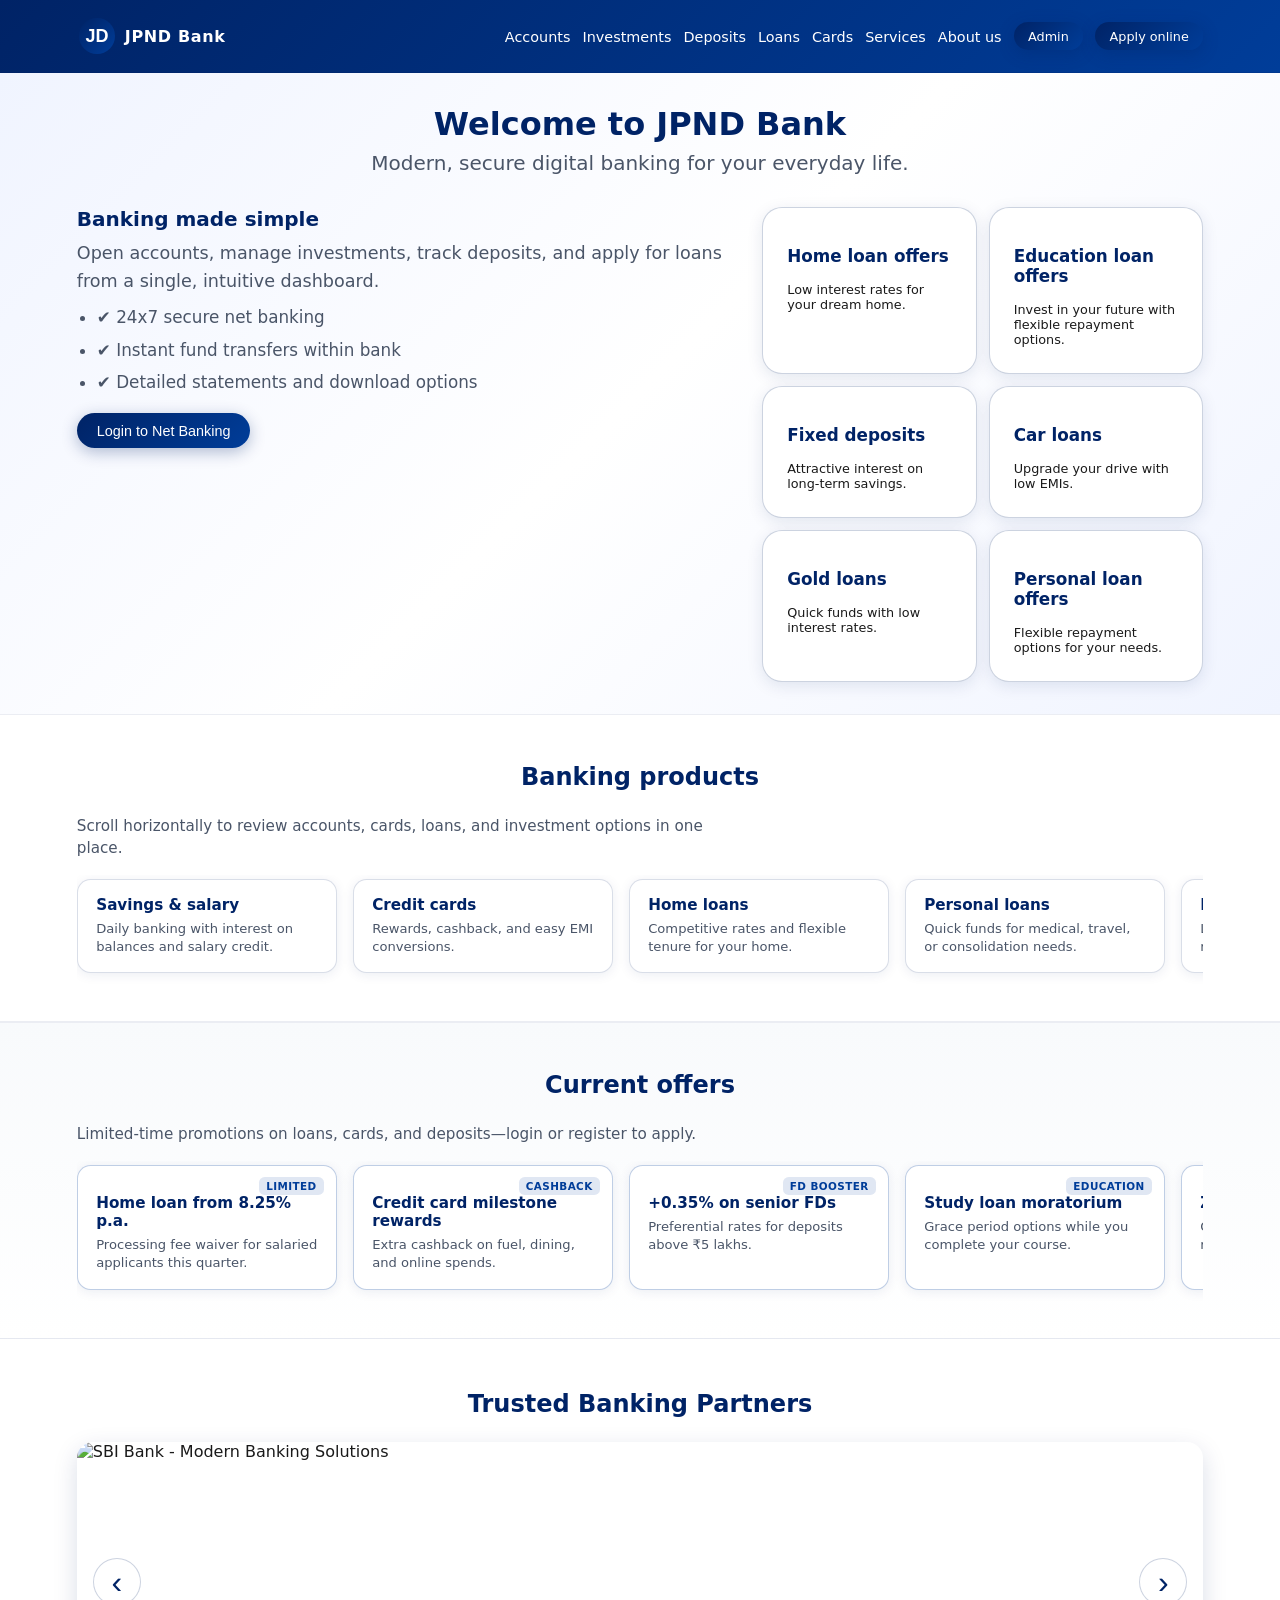
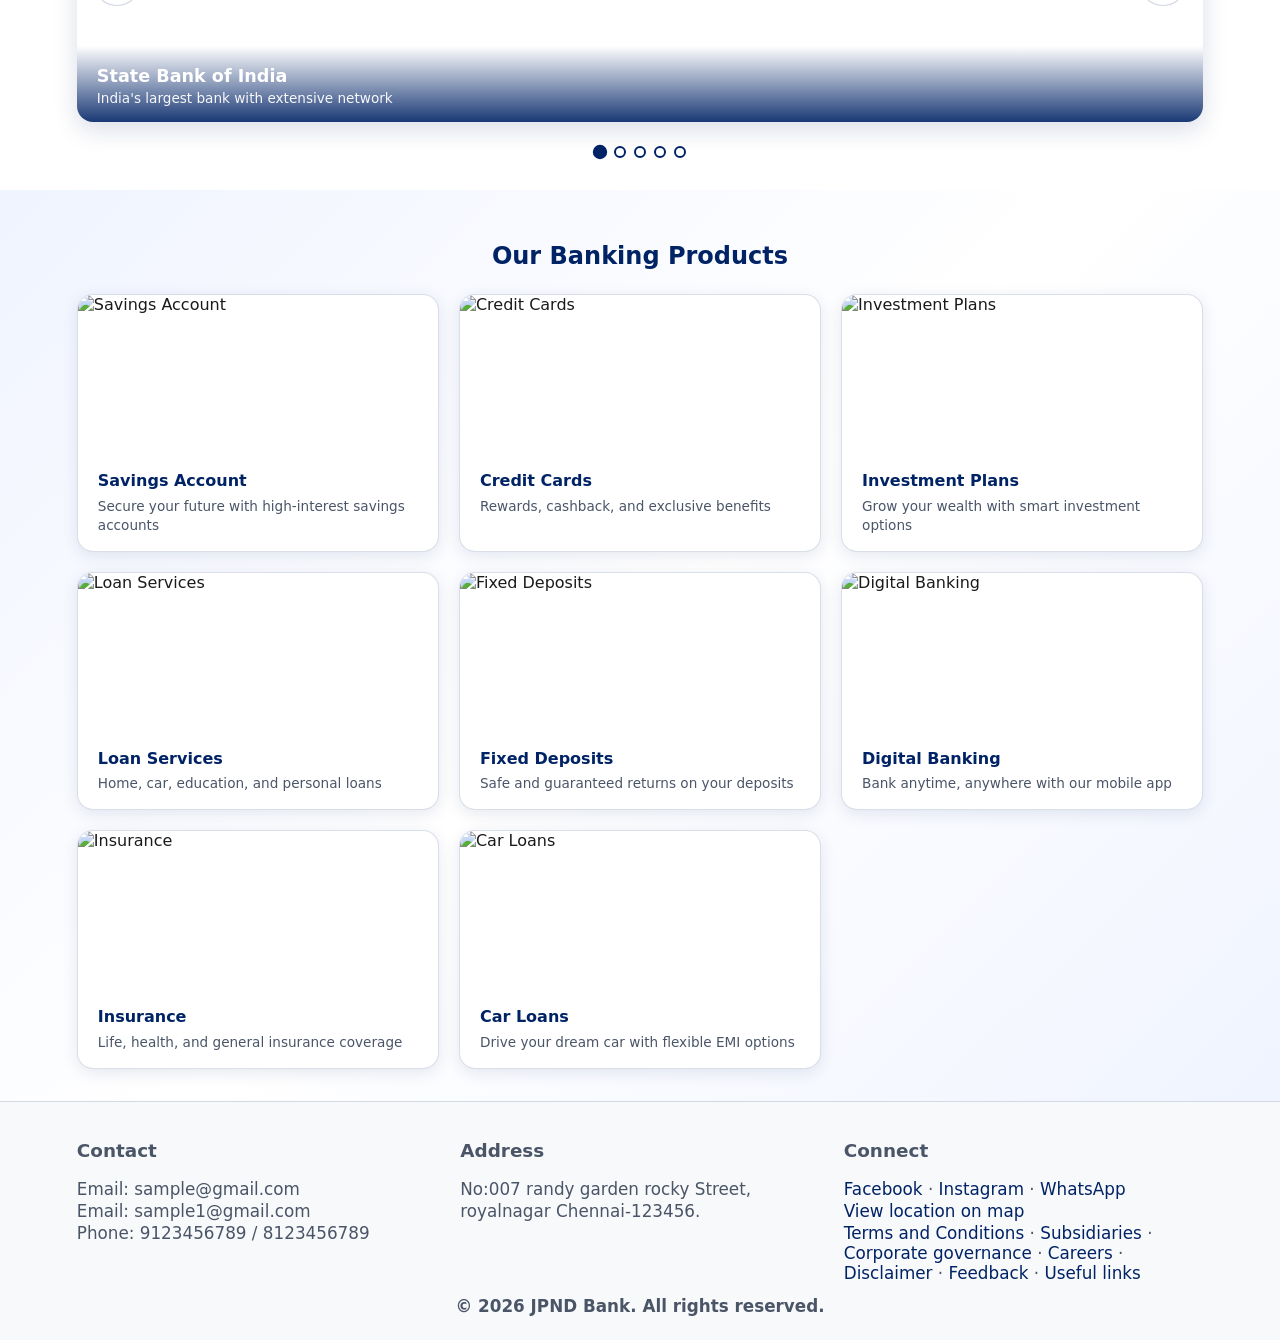
==== admin.html @ bed64083 "Initial deploy" ====
<!DOCTYPE html>
<html lang="en">
  <head>
    <meta charset="UTF-8" />
    <meta name="viewport" content="width=device-width, initial-scale=1.0" />
    <title>JPND Bank | Admin Panel</title>
    <link rel="stylesheet" href="assets/css/styles.css" />
  </head>
  <body class="theme-light">
    <div class="app-shell">
      <header class="app-header app-header-auth">
        <div class="logo">
          <span class="logo-mark">JD</span>
          <span class="logo-text">JPND Bank – Admin</span>
        </div>
        <nav class="header-nav">
          <span id="adminWelcome" class="chip">Admin</span>
          <button id="adminLogoutBtn" class="btn btn-ghost btn-sm">
            Logout
          </button>
        </nav>
      </header>

      <main class="dashboard-main">
        <section class="grid grid-3">
          <article class="card highlight">
            <h2 class="card-title">Bank Summary</h2>
            <p class="muted">Total Accounts</p>
            <p id="totalAccounts" class="text-xl"></p>
            <p class="muted mt-sm">Total Customer Balance</p>
            <p id="totalBalance" class="balance-amount"></p>
          </article>

          <article class="card">
            <h2 class="card-title">Create Account</h2>
            <form id="adminCreateForm" class="form">
              <div class="form-group">
                <label for="adminName">Full Name</label>
                <input type="text" id="adminName" required />
              </div>
              <div class="form-group">
                <label for="adminEmail">Email</label>
                <input type="email" id="adminEmail" required />
              </div>
              <div class="form-group">
                <label for="adminPhone">Phone</label>
                <input type="tel" id="adminPhone" required />
              </div>
              <div class="form-group">
                <label for="adminGender">Gender</label>
                <select id="adminGender" required>
                  <option value="">Select gender</option>
                  <option value="Male">Male</option>
                  <option value="Female">Female</option>
                  <option value="Other">Other</option>
                  <option value="Prefer not to say">Prefer not to say</option>
                </select>
              </div>
              <div class="form-group">
                <label for="adminOpenAccount">Open an account</label>
                <select id="adminOpenAccount" required>
                  <option value="">Select account type</option>
                  <option value="savings">Savings</option>
                  <option value="salary">Salary</option>
                  <option value="od-account">OD account</option>
                  <option value="nri-account">NRI account</option>
                  <option value="business-account">Business account</option>
                  <option value="joint-account">Joint account</option>
                  <option value="rural-account">Rural account</option>
                  <option value="nps">National Pension System</option>
                </select>
              </div>
              <div class="form-group">
                <label for="adminDob">Date of birth</label>
                <input
                  type="text"
                  id="adminDob"
                  placeholder="DD/MM/YYYY"
                  maxlength="10"
                  required
                />
              </div>
              <div class="form-group">
                <label for="adminAddress">Address</label>
                <input
                  type="text"
                  id="adminAddress"
                  placeholder="Street, city, PIN"
                  required
                />
              </div>
              <div class="form-group">
                <label for="adminInitialDeposit">Initial Deposit (₹)</label>
                <input
                  type="text"
                  id="adminInitialDeposit"
                  min="0"
                  step="100"
                  value="1000"
                  required
                />
              </div>
              <div class="form-group">
                <label for="adminPassword">Password</label>
                <div class="password-input-wrapper">
                  <input
                    type="password"
                    id="adminPassword"
                    minlength="6"
                    required
                  />
                  <button
                    type="button"
                    class="password-toggle"
                    id="adminPasswordToggle"
                    aria-label="Toggle password visibility"
                  >
                    <span class="eye-icon">👁</span>
                  </button>
                </div>
              </div>
              <div class="form-actions">
                <button type="submit" class="btn btn-primary">
                  Create
                </button>
                <button
                  type="button"
                  id="adminCreateResetBtn"
                  class="btn btn-ghost"
                >
                  Reset
                </button>
              </div>
            </form>
          </article>

          <article class="card">
            <h2 class="card-title">Hints</h2>
            <ul class="hint-list">
              <li>Click on an account row to edit user details.</li>
              <li>Use the trash icon to permanently close an account.</li>
            </ul>
          </article>
        </section>

        <section class="card mt-lg">
          <div class="card-header">
            <h2 class="card-title">All Customer Accounts</h2>
          </div>

          <table class="table">
            <thead>
              <tr>
                <th>Account #</th>
                <th>Name</th>
                <th>Email</th>
                <th>Phone</th>
                <th>Balance</th>
                <th>Last Txn / Created</th>
                <th>Actions</th>
              </tr>
            </thead>
            <tbody id="adminUsersBody">
              <tr>
                <td colspan="7" class="muted text-center">
                  No accounts yet.
                </td>
              </tr>
            </tbody>
          </table>
        </section>

        <section class="card mt-lg">
          <div class="card-header">
            <h2 class="card-title">AI Product Catalog</h2>
          </div>
          <form id="adminProductForm" class="form two-column">
            <input type="hidden" id="adminProductId" />
            <div class="form-group">
              <label for="adminProductName">Product Name</label>
              <input type="text" id="adminProductName" required />
            </div>
            <div class="form-group">
              <label for="adminProductCategory">Category</label>
              <select id="adminProductCategory" required>
                <option value="insurance">Insurance</option>
                <option value="investment">Investment</option>
              </select>
            </div>
            <div class="form-group">
              <label for="adminProductRisk">Risk Level</label>
              <select id="adminProductRisk" required>
                <option value="low">Low</option>
                <option value="moderate" selected>Moderate</option>
                <option value="high">High</option>
              </select>
            </div>
            <div class="form-group">
              <label for="adminProductMinBalance">Min Balance (₹)</label>
              <input type="number" id="adminProductMinBalance" min="0" step="1" required />
            </div>
            <div class="form-group">
              <label for="adminProductMinAge">Min Age</label>
              <input type="number" id="adminProductMinAge" min="18" max="100" required />
            </div>
            <div class="form-group">
              <label for="adminProductMaxAge">Max Age</label>
              <input type="number" id="adminProductMaxAge" min="18" max="100" required />
            </div>
            <div class="form-group">
              <label for="adminProductActive">Status</label>
              <select id="adminProductActive" required>
                <option value="true" selected>Active</option>
                <option value="false">Inactive</option>
              </select>
            </div>
            <div class="form-group form-full">
              <label for="adminProductSummary">Summary</label>
              <input type="text" id="adminProductSummary" required />
            </div>
            <div class="form-actions">
              <button type="submit" class="btn btn-primary">Save Product</button>
              <button type="button" id="adminProductResetBtn" class="btn btn-ghost">Reset</button>
            </div>
          </form>
          <table class="table mt-md">
            <thead>
              <tr>
                <th>Name</th>
                <th>Category</th>
                <th>Risk</th>
                <th>Age Range</th>
                <th>Min Balance</th>
                <th>Status</th>
                <th>Actions</th>
              </tr>
            </thead>
            <tbody id="adminProductsBody">
              <tr><td colspan="7" class="muted text-center">No products yet.</td></tr>
            </tbody>
          </table>
        </section>

        <section class="card mt-lg">
          <div class="card-header">
            <h2 class="card-title">AI Recommendation Feedback Analytics</h2>
          </div>
          <table class="table">
            <thead>
              <tr>
                <th>Product</th>
                <th>Category</th>
                <th>Interested</th>
                <th>Saved</th>
                <th>Not Relevant</th>
              </tr>
            </thead>
            <tbody id="adminAiFeedbackBody">
              <tr><td colspan="5" class="muted text-center">No feedback yet.</td></tr>
            </tbody>
          </table>
        </section>

        <section class="card mt-lg">
          <div class="card-header">
            <h2 class="card-title">AI Model Diagnostics</h2>
          </div>
          <div class="grid grid-4 mt-sm">
            <article class="card">
              <p class="muted">Avg Conversion</p>
              <p id="adminKpiAvgConversion" class="text-xl">0.00%</p>
            </article>
            <article class="card">
              <p class="muted">Most Improved</p>
              <p id="adminKpiMostImproved" class="text-xl">-</p>
            </article>
            <article class="card">
              <p class="muted">Most Declining</p>
              <p id="adminKpiMostDeclining" class="text-xl">-</p>
            </article>
            <article class="card">
              <p class="muted">Total Feedback</p>
              <p id="adminKpiTotalFeedback" class="text-xl">0</p>
            </article>
          </div>
          <form id="adminDiagnosticsFilterForm" class="form two-column">
            <div class="form-group">
              <label for="adminDiagDays">Date Range</label>
              <select id="adminDiagDays">
                <option value="7" selected>Last 7 days</option>
                <option value="15">Last 15 days</option>
                <option value="30">Last 30 days</option>
                <option value="60">Last 60 days</option>
              </select>
            </div>
            <div class="form-group">
              <label for="adminDiagCategory">Category</label>
              <select id="adminDiagCategory">
                <option value="all" selected>All</option>
                <option value="insurance">Insurance</option>
                <option value="investment">Investment</option>
              </select>
            </div>
            <div class="form-actions">
              <button type="submit" class="btn btn-primary">Apply Filters</button>
              <button type="button" id="adminExportDiagnosticsBtn" class="btn btn-ghost">
                Export Diagnostics CSV
              </button>
              <button type="button" id="adminExportTrendBtn" class="btn btn-ghost">
                Export Trend CSV
              </button>
              <button type="button" id="adminExportCombinedBtn" class="btn btn-ghost">
                Export Combined CSV
              </button>
            </div>
          </form>
          <div class="grid grid-2">
            <article class="card">
              <h3 class="card-title">Top Boosted Products</h3>
              <table class="table">
                <thead>
                  <tr>
                    <th>Product</th>
                    <th>Category</th>
                    <th>Adjustment</th>
                    <th>Conversion %</th>
                    <th>Mini Trend (A/S/R)</th>
                  </tr>
                </thead>
                <tbody id="adminTopBoostedBody">
                  <tr><td colspan="5" class="muted text-center">No data yet.</td></tr>
                </tbody>
              </table>
            </article>
            <article class="card">
              <h3 class="card-title">Top Penalized Products</h3>
              <table class="table">
                <thead>
                  <tr>
                    <th>Product</th>
                    <th>Category</th>
                    <th>Adjustment</th>
                    <th>Conversion %</th>
                    <th>Mini Trend (A/S/R)</th>
                  </tr>
                </thead>
                <tbody id="adminTopPenalizedBody">
                  <tr><td colspan="5" class="muted text-center">No data yet.</td></tr>
                </tbody>
              </table>
            </article>
          </div>
          <h3 class="card-title mt-md">Feedback Trend (Last 7 Days)</h3>
          <table class="table">
            <thead>
              <tr>
                <th>Date</th>
                <th>Interested</th>
                <th>Saved</th>
                <th>Not Relevant</th>
              </tr>
            </thead>
            <tbody id="adminFeedbackTrendBody">
              <tr><td colspan="4" class="muted text-center">No trend data yet.</td></tr>
            </tbody>
          </table>
        </section>

        <section id="adminEditModal" class="modal hidden">
          <div class="modal-backdrop"></div>
          <div class="modal-content">
            <h2>Edit User</h2>
            <form id="adminEditForm" class="form">
              <input type="hidden" id="adminEditAccountNumber" />
              <div class="form-group">
                <label for="adminEditName">Full Name</label>
                <input type="text" id="adminEditName" required />
              </div>
              <div class="form-group">
                <label for="adminEditEmail">Email</label>
                <input type="email" id="adminEditEmail" required />
              </div>
              <div class="form-group">
                <label for="adminEditPhone">Phone</label>
                <input type="tel" id="adminEditPhone" required />
              </div>
              <div class="form-group">
                <label for="adminEditPassword">New Password (optional)</label>
                <div class="password-input-wrapper">
                  <input
                    type="password"
                    id="adminEditPassword"
                    placeholder="Leave blank to keep existing"
                  />
                  <button
                    type="button"
                    class="password-toggle"
                    id="adminEditPasswordToggle"
                    aria-label="Toggle password visibility"
                  >
                    <span class="eye-icon">👁</span>
                  </button>
                </div>
              </div>
              <div id="adminEditError" class="alert alert-error hidden"></div>
              <div class="modal-actions">
                <button type="button" class="btn btn-ghost" data-close-modal>
                  Cancel
                </button>
                <button type="submit" class="btn btn-primary">
                  Save Changes
                </button>
              </div>
            </form>
          </div>
        </section>
      </main>

      <section class="card mt-lg">
        <div class="card-header">
          <h2 class="card-title">Fraud Alerts (Phase-2 ML)</h2>
        </div>
        <div class="muted" id="adminFraudModelStatus">Loading fraud model status...</div>
        <div class="muted" id="adminFraudRealtimeModelStatus">Loading realtime fraud model status...</div>
        <div class="mt-sm button-stack horizontal">
          <button type="button" id="adminTrainFraudModelBtn" class="btn btn-primary btn-sm">
            Train Fraud Model
          </button>
          <button type="button" id="adminTrainFraudRealtimeModelBtn" class="btn btn-ghost btn-sm">
            Train Realtime Fraud Model
          </button>
        </div>
        <div class="grid grid-4 mt-sm">
          <article class="card">
            <p class="muted">Total Alerts</p>
            <p id="adminFraudTotal" class="text-xl">0</p>
          </article>
          <article class="card">
            <p class="muted">Open Alerts</p>
            <p id="adminFraudOpen" class="text-xl">0</p>
          </article>
          <article class="card">
            <p class="muted">High Risk</p>
            <p id="adminFraudHigh" class="text-xl">0</p>
          </article>
          <article class="card">
            <p class="muted">Blocked</p>
            <p id="adminFraudBlocked" class="text-xl">0</p>
          </article>
        </div>
        <div class="form-group" style="max-width: 260px">
          <label for="adminFraudAccountFilter">Account Number</label>
          <input type="text" id="adminFraudAccountFilter" placeholder="Optional account filter" />
        </div>
        <div class="form-group" style="max-width: 260px">
          <label for="adminFraudStatusFilter">Filter by Status</label>
          <select id="adminFraudStatusFilter">
            <option value="all" selected>All</option>
            <option value="open">Open</option>
            <option value="reviewed">Reviewed</option>
            <option value="blocked">Blocked</option>
          </select>
        </div>
        <table class="table mt-sm">
          <thead>
            <tr>
              <th>ID</th>
              <th>Account</th>
              <th>Type</th>
              <th>Amount</th>
              <th>Risk (Final / Phase-1)</th>
              <th>Reasons</th>
              <th>Status</th>
              <th>Actual Label</th>
              <th>Created</th>
              <th>Action</th>
            </tr>
          </thead>
          <tbody id="adminFraudAlertsBody">
            <tr><td colspan="10" class="muted text-center">No fraud alerts yet.</td></tr>
          </tbody>
        </table>

        <h3 class="card-title mt-md">Mule / Beneficiary Network Risk (Real-time Graph)</h3>
        <div class="mt-sm button-stack horizontal">
          <button type="button" id="adminRefreshFraudNetworkBtn" class="btn btn-ghost btn-sm">
            Refresh Network Risk
          </button>
        </div>
        <table class="table mt-sm">
          <thead>
            <tr>
              <th>Account</th>
              <th>Name</th>
              <th>Fan-In (30d)</th>
              <th>Fan-Out (30d)</th>
              <th>Receiver Fan-In</th>
              <th>Mule Risk</th>
              <th>Reasons</th>
              <th>Action</th>
            </tr>
          </thead>
          <tbody id="adminFraudNetworkBody">
            <tr><td colspan="8" class="muted text-center">No network-risk signals yet.</td></tr>
          </tbody>
        </table>

        <h3 class="card-title mt-md">AML / Network Risk (Graph ML)</h3>
        <div class="muted" id="adminAmlModelStatus">Loading AML graph model status...</div>
        <div class="mt-sm button-stack horizontal">
          <button type="button" id="adminTrainAmlModelBtn" class="btn btn-primary btn-sm">
            Train AML Graph Model
          </button>
          <button type="button" id="adminRefreshAmlRingsBtn" class="btn btn-ghost btn-sm">
            Refresh Suspicious Rings
          </button>
          <button type="button" id="adminRunAmlAutomationBtn" class="btn btn-ghost btn-sm">
            Run AML Automation
          </button>
        </div>
        <table class="table mt-sm">
          <thead>
            <tr>
              <th>Ring ID</th>
              <th>Risk</th>
              <th>Accounts</th>
              <th>Beneficiaries</th>
              <th>Devices</th>
              <th>IPs</th>
              <th>Linked Accounts</th>
              <th>Reasons</th>
              <th>Action</th>
            </tr>
          </thead>
          <tbody id="adminAmlRingsBody">
            <tr><td colspan="9" class="muted text-center">No suspicious rings detected yet.</td></tr>
          </tbody>
        </table>

        <h3 class="card-title mt-md">AML Case Queue (Phase-1.5)</h3>
        <div class="mt-sm button-stack horizontal">
          <button type="button" id="adminRefreshAmlCasesBtn" class="btn btn-ghost btn-sm">
            Refresh AML Cases
          </button>
        </div>
        <div class="grid grid-3 mt-sm">
          <div class="form-group">
            <label for="adminAmlCaseStatusFilter">Case Status</label>
            <select id="adminAmlCaseStatusFilter">
              <option value="all" selected>All</option>
              <option value="open">open</option>
              <option value="investigating">investigating</option>
              <option value="escalated">escalated</option>
              <option value="closed">closed</option>
            </select>
          </div>
          <div class="form-group">
            <label for="adminAmlCasePriorityFilter">Priority</label>
            <select id="adminAmlCasePriorityFilter">
              <option value="all" selected>All</option>
              <option value="critical">critical</option>
              <option value="high">high</option>
              <option value="medium">medium</option>
              <option value="low">low</option>
            </select>
          </div>
          <div class="form-group">
            <label for="adminAmlWatchlistOnly">Watchlist Only</label>
            <select id="adminAmlWatchlistOnly">
              <option value="false" selected>No</option>
              <option value="true">Yes</option>
            </select>
          </div>
        </div>
        <table class="table mt-sm">
          <thead>
            <tr>
              <th>Case ID</th>
              <th>Ring ID</th>
              <th>Priority</th>
              <th>Status</th>
              <th>Watchlist</th>
              <th>Risk</th>
              <th>Assignee</th>
              <th>Accounts</th>
              <th>Action</th>
            </tr>
          </thead>
          <tbody id="adminAmlCasesBody">
            <tr><td colspan="9" class="muted text-center">No AML cases yet.</td></tr>
          </tbody>
        </table>

        <h3 class="card-title mt-md">Case Alert Linkage (Phase-2)</h3>
        <div class="mt-sm button-stack horizontal">
          <button type="button" id="adminRefreshAmlAlertLinksBtn" class="btn btn-ghost btn-sm">
            Refresh Case Alert Links
          </button>
        </div>
        <table class="table mt-sm">
          <thead>
            <tr>
              <th>Case ID</th>
              <th>Ring ID</th>
              <th>Linked Alerts</th>
              <th>High Risk Alerts</th>
              <th>Blocked Alerts</th>
              <th>Latest Alert</th>
            </tr>
          </thead>
          <tbody id="adminAmlAlertLinksBody">
            <tr><td colspan="6" class="muted text-center">No linkage data yet.</td></tr>
          </tbody>
        </table>
      </section>

      <section class="card mt-lg">
        <div class="card-header">
          <h2 class="card-title">Loan Sanction Training (Phase-2)</h2>
        </div>
        <div class="muted" id="adminLoanModelStatus">Loading model status...</div>
        <div class="muted" id="adminLoanScorecardModelStatus">Loading scorecard status...</div>
        <div class="mt-sm button-stack horizontal">
          <button
            type="button"
            id="adminTrainLoanSanctionModelBtn"
            class="btn btn-primary btn-sm"
          >
            Train Loan Model
          </button>
          <button
            type="button"
            id="adminTrainLoanScorecardModelBtn"
            class="btn btn-ghost btn-sm"
          >
            Train Credit Scorecard
          </button>
          <button
            type="button"
            id="adminRefreshLoanAppsBtn"
            class="btn btn-ghost btn-sm"
          >
            Refresh Applications
          </button>
        </div>

        <table class="table mt-md">
          <thead>
            <tr>
              <th>ID</th>
              <th>Account</th>
              <th>Loan Type</th>
              <th>Amount</th>
              <th>DTI</th>
              <th>Pred</th>
              <th>Actual Label</th>
              <th>Explain</th>
              <th>Action</th>
            </tr>
          </thead>
          <tbody id="adminLoanAppsBody">
            <tr><td colspan="9" class="muted text-center">No labeled data yet.</td></tr>
          </tbody>
        </table>
      </section>

      <section class="card mt-lg">
        <div class="card-header">
          <h2 class="card-title">Credit Risk Early-Warning</h2>
        </div>
        <div class="muted" id="adminCreditRiskModelStatus">Loading credit risk model status...</div>
        <div class="mt-sm button-stack horizontal">
          <button type="button" id="adminTrainCreditRiskModelBtn" class="btn btn-primary btn-sm">
            Train Credit Risk Model
          </button>
          <button type="button" id="adminRefreshCreditRiskSnapshotsBtn" class="btn btn-ghost btn-sm">
            Refresh Snapshots
          </button>
        </div>
        <div class="mt-sm button-stack horizontal">
          <button type="button" id="adminRefreshCreditRiskBtn" class="btn btn-ghost btn-sm">
            Refresh High-Risk Accounts
          </button>
        </div>
        <table class="table mt-md">
          <thead>
            <tr>
              <th>Account</th>
              <th>Name</th>
              <th>Balance</th>
              <th>Risk</th>
              <th>Reasons</th>
              <th>Period End</th>
            </tr>
          </thead>
          <tbody id="adminCreditRiskBody">
            <tr><td colspan="6" class="muted text-center">No data yet.</td></tr>
          </tbody>
        </table>

        <h3 class="card-title mt-md">Label Snapshots (for Phase-2 Training)</h3>
        <table class="table mt-sm">
          <thead>
            <tr>
              <th>ID</th>
              <th>Account</th>
              <th>Risk (Final/Phase-1)</th>
              <th>Actual Label</th>
              <th>Period End</th>
              <th>Action</th>
            </tr>
          </thead>
          <tbody id="adminCreditRiskSnapshotsBody">
            <tr><td colspan="6" class="muted text-center">No snapshots yet.</td></tr>
          </tbody>
        </table>
      </section>

      <section class="card mt-lg">
        <div class="card-header">
          <h2 class="card-title">Churn / Retention Prediction</h2>
        </div>
        <div class="muted" id="adminChurnModelStatus">Loading churn model status...</div>
        <div class="muted" id="adminChurnNbaModelStatus">Loading Next-Best-Action model status...</div>
        <div class="mt-sm button-stack horizontal">
          <button type="button" id="adminTrainChurnModelBtn" class="btn btn-primary btn-sm">
            Train Churn Model
          </button>
          <button type="button" id="adminTrainChurnNbaModelBtn" class="btn btn-ghost btn-sm">
            Train Churn NBA Model
          </button>
          <button type="button" id="adminRefreshChurnSnapshotsBtn" class="btn btn-ghost btn-sm">
            Refresh Snapshots
          </button>
        </div>
        <div class="mt-sm button-stack horizontal">
          <button type="button" id="adminRefreshChurnBtn" class="btn btn-ghost btn-sm">
            Refresh High Churn Risk
          </button>
          <button type="button" id="adminRefreshChurnNbaPerfBtn" class="btn btn-ghost btn-sm">
            Refresh NBA Offer Performance
          </button>
        </div>
        <div id="adminChurnNbaPerfChart" class="mt-sm muted">Loading offer performance...</div>
        <table class="table mt-sm">
          <thead>
            <tr>
              <th>Offer</th>
              <th>Avg Uplift</th>
              <th>Recommended Users</th>
              <th>High Risk Users</th>
              <th>Medium Risk Users</th>
            </tr>
          </thead>
          <tbody id="adminChurnNbaPerfBody">
            <tr><td colspan="5" class="muted text-center">No offer performance yet.</td></tr>
          </tbody>
        </table>
        <table class="table mt-md">
          <thead>
            <tr>
              <th>Account</th>
              <th>Name</th>
              <th>Balance</th>
              <th>Risk</th>
              <th>Last Active</th>
              <th>Reasons</th>
              <th>Next Best Action</th>
            </tr>
          </thead>
          <tbody id="adminChurnBody">
            <tr><td colspan="7" class="muted text-center">No data yet.</td></tr>
          </tbody>
        </table>

        <h3 class="card-title mt-md">Label Snapshots (for Phase-2 Training)</h3>
        <table class="table mt-sm">
          <thead>
            <tr>
              <th>ID</th>
              <th>Account</th>
              <th>Risk (Final/Phase-1)</th>
              <th>Actual Label</th>
              <th>Created</th>
              <th>Action</th>
            </tr>
          </thead>
          <tbody id="adminChurnSnapshotsBody">
            <tr><td colspan="6" class="muted text-center">No snapshots yet.</td></tr>
          </tbody>
        </table>
      </section>

      <section class="card mt-lg">
        <div class="card-header">
          <h2 class="card-title">AI Knowledge Base (RAG)</h2>
        </div>
        <p class="muted">
          Add FAQs/policy notes here so the AI Financial Assistant answers using your own content.
        </p>
        <form id="adminKbForm" class="form">
          <input type="hidden" id="adminKbId" />
          <div class="form-group">
            <label for="adminKbTitle">Title</label>
            <input type="text" id="adminKbTitle" placeholder="e.g., Home Loan Eligibility Rules" />
          </div>
          <div class="form-group">
            <label for="adminKbTags">Tags (comma-separated)</label>
            <input
              type="text"
              id="adminKbTags"
              placeholder="loan, eligibility, documentation, interest rate"
            />
          </div>
          <div class="form-group form-full">
            <label for="adminKbContent">Content</label>
            <textarea
              id="adminKbContent"
              rows="6"
              placeholder="Write clear FAQ-style notes. The assistant will retrieve the most relevant snippets."
              required
            ></textarea>
          </div>
          <div class="form-group">
            <label for="adminKbActive">Status</label>
            <select id="adminKbActive" required>
              <option value="true" selected>Active</option>
              <option value="false">Inactive</option>
            </select>
          </div>
          <div class="form-actions">
            <button type="submit" class="btn btn-primary">Save KB Document</button>
            <button type="button" id="adminKbResetBtn" class="btn btn-ghost">Reset</button>
            <button type="button" id="adminKbRefreshBtn" class="btn btn-ghost">Refresh</button>
          </div>
        </form>
        <table class="table mt-md">
          <thead>
            <tr>
              <th>ID</th>
              <th>Title</th>
              <th>Tags</th>
              <th>Status</th>
              <th>Created</th>
              <th>Actions</th>
            </tr>
          </thead>
          <tbody id="adminKbBody">
            <tr><td colspan="6" class="muted text-center">No KB documents yet.</td></tr>
          </tbody>
        </table>
      </section>

      <section class="card mt-lg">
        <div class="card-header">
          <h2 class="card-title">KYC (Face + ID) Submissions</h2>
        </div>
        <p class="muted">
          Review OCR + face-match results. Approve manual-review or rejected cases after offline checks.
        </p>
        <div class="button-stack horizontal mt-sm">
          <div class="form-group" style="margin: 0;">
            <label for="adminKycStatusFilter">Status</label>
            <select id="adminKycStatusFilter">
              <option value="">All</option>
              <option value="approved">approved</option>
              <option value="manual_review">manual_review</option>
              <option value="rejected">rejected</option>
            </select>
          </div>
          <button type="button" id="adminKycRefreshBtn" class="btn btn-ghost btn-sm">Refresh</button>
        </div>
        <table class="table mt-md">
          <thead>
            <tr>
              <th>ID</th>
              <th>Account</th>
              <th>Name</th>
              <th>Status</th>
              <th>Liveness</th>
              <th>Face Δ</th>
              <th>Name match</th>
              <th>Time</th>
              <th>Action</th>
            </tr>
          </thead>
          <tbody id="adminKycBody">
            <tr><td colspan="9" class="muted text-center">No submissions yet.</td></tr>
          </tbody>
        </table>
      </section>

      <section class="card mt-lg">
        <div class="card-header">
          <h2 class="card-title">Loan Document AI Review (Phase-1.5)</h2>
        </div>
        <div id="adminLoanDocModelStatus" class="muted">Loading document AI model status...</div>
        <div class="button-stack horizontal mt-sm">
          <button type="button" id="adminLoanDocTrainBtn" class="btn btn-primary btn-sm">Train Document AI Model</button>
        </div>
        <p class="muted">Review OCR extraction outputs and correct document type/income fields when needed.</p>
        <div class="form two-column">
          <div class="form-group">
            <label for="adminLoanDocReviewStatusFilter">Review Status</label>
            <select id="adminLoanDocReviewStatusFilter">
              <option value="">All</option>
              <option value="pending">pending</option>
              <option value="approved">approved</option>
              <option value="needs_correction">needs_correction</option>
              <option value="rejected">rejected</option>
            </select>
          </div>
          <div class="form-group">
            <label for="adminLoanDocAccountFilter">Account Number</label>
            <input type="text" id="adminLoanDocAccountFilter" placeholder="Optional account number" />
          </div>
          <div class="form-actions">
            <button type="button" id="adminLoanDocRefreshBtn" class="btn btn-ghost">Refresh</button>
          </div>
        </div>
        <table class="table mt-md">
          <thead>
            <tr>
              <th>ID</th>
              <th>Account</th>
              <th>File</th>
              <th>Doc Type</th>
              <th>Income</th>
              <th>EMI</th>
              <th>Review</th>
              <th>Action</th>
            </tr>
          </thead>
          <tbody id="adminLoanDocAiBody">
            <tr><td colspan="8" class="muted text-center">No document AI logs yet.</td></tr>
          </tbody>
        </table>
      </section>

      <section class="card mt-lg">
        <div class="card-header">
          <h2 class="card-title">Voice Banking Audit Logs</h2>
        </div>
        <div class="form two-column">
          <div class="form-group">
            <label for="adminVoiceAccountFilter">Account Number</label>
            <input type="text" id="adminVoiceAccountFilter" placeholder="Optional account number" />
          </div>
          <div class="form-group">
            <label for="adminVoiceIntentFilter">Intent</label>
            <select id="adminVoiceIntentFilter">
              <option value="">All</option>
              <option value="check_balance">check_balance</option>
              <option value="transfer">transfer</option>
              <option value="card_block">card_block</option>
              <option value="card_unblock">card_unblock</option>
              <option value="unknown">unknown</option>
            </select>
          </div>
          <div class="form-group">
            <label for="adminVoiceStatusFilter">Status</label>
            <select id="adminVoiceStatusFilter">
              <option value="">All</option>
              <option value="requested">requested</option>
              <option value="verified">verified</option>
              <option value="executed">executed</option>
              <option value="failed">failed</option>
            </select>
          </div>
          <div class="form-actions">
            <button type="button" id="adminVoiceRefreshBtn" class="btn btn-ghost">Refresh Logs</button>
          </div>
        </div>
        <table class="table mt-md">
          <thead>
            <tr>
              <th>ID</th>
              <th>Account</th>
              <th>Intent</th>
              <th>Status</th>
              <th>Step-up</th>
              <th>Confidence</th>
              <th>Transcript</th>
              <th>Time</th>
            </tr>
          </thead>
          <tbody id="adminVoiceAuditBody">
            <tr><td colspan="8" class="muted text-center">No logs yet.</td></tr>
          </tbody>
        </table>
      </section>

      <section class="card mt-lg">
        <div class="card-header">
          <h2 class="card-title">Customer Support Auto-Reply Audit</h2>
        </div>
        <div class="grid grid-3 mt-sm">
          <article class="card">
            <p class="muted">Total Chats</p>
            <p id="adminSupportTotal" class="text-xl">0</p>
          </article>
          <article class="card">
            <p class="muted">Blocked (Privacy)</p>
            <p id="adminSupportBlocked" class="text-xl">0</p>
          </article>
          <article class="card">
            <p class="muted">Safe Responses</p>
            <p id="adminSupportSafe" class="text-xl">0</p>
          </article>
        </div>
        <div class="grid grid-2 mt-sm">
          <div class="form-group">
            <label for="adminSupportAccountFilter">Account Number</label>
            <input type="text" id="adminSupportAccountFilter" placeholder="Optional account filter" />
          </div>
          <div class="form-group">
            <label for="adminSupportBlockedOnly">Blocked Only</label>
            <select id="adminSupportBlockedOnly">
              <option value="false" selected>No</option>
              <option value="true">Yes</option>
            </select>
          </div>
        </div>
        <div class="grid grid-2 mt-sm">
          <div class="form-group">
            <label for="adminSupportFromDate">From Date</label>
            <input type="date" id="adminSupportFromDate" />
          </div>
          <div class="form-group">
            <label for="adminSupportToDate">To Date</label>
            <input type="date" id="adminSupportToDate" />
          </div>
        </div>
        <div class="mt-sm button-stack horizontal">
          <button type="button" id="adminSupportRefreshBtn" class="btn btn-ghost btn-sm">
            Refresh Support Logs
          </button>
          <button type="button" id="adminSupportExportCsvBtn" class="btn btn-primary btn-sm">
            Export CSV
          </button>
        </div>
        <table class="table mt-sm">
          <thead>
            <tr>
              <th>ID</th>
              <th>Account</th>
              <th>Blocked</th>
              <th>Sources</th>
              <th>User Message</th>
              <th>Created</th>
            </tr>
          </thead>
          <tbody id="adminSupportChatsBody">
            <tr><td colspan="6" class="muted text-center">No support chats yet.</td></tr>
          </tbody>
        </table>

        <h3 class="card-title mt-md">Top Blocked Intents (Compliance)</h3>
        <div id="adminSupportBlockedIntentChart" class="mt-sm">
          <p class="muted">No blocked intent data yet.</p>
        </div>
      </section>

      <footer class="app-footer">
        <div class="footer-grid">
          <div>
            <p class="muted">Contact</p>
            <p class="footer-line">Email: sample@gmail.com</p>
            <p class="footer-line">Email: sample1@gmail.com</p>
            <p class="footer-line">Phone: 9123456789 / 8123456789</p>
          </div>
          <div>
            <p class="muted">Address</p>
            <p class="footer-line">
              No:007 randy garden rocky Street,
            </p>
            <p class="footer-line">
              royalnagar Chennai-123456.
            </p>
          </div>
          <div>
            <p class="muted">Connect</p>
            <p class="footer-line">
              <a href="#" target="_blank">Facebook</a> ·
              <a href="#" target="_blank">Instagram</a> ·
              <a href="#" target="_blank">WhatsApp</a>
            </p>
            <p class="footer-line">
              <a href="#" target="_blank">View location on map</a>
            </p>
          </div>
        </div>
        <p class="footer-copy">
          © <span id="year"></span> JPND Bank. All rights reserved.
        </p>
      </footer>
    </div>

    <script src="assets/js/config.js"></script>
    <script src="assets/js/storage.js"></script>
    <script src="assets/js/auth.js"></script>
    <script src="assets/js/admin.js"></script>
    <script>
      document.getElementById("year").textContent = new Date().getFullYear();
    </script>
  </body>
  </html>
---- assets/css/styles.css ----
/* JPND Bank - Modern Banking UI */
*,
*::before,
*::after {
  box-sizing: border-box;
}

html,
body {
  margin: 0;
  padding: 0;
  font-family: system-ui, -apple-system, BlinkMacSystemFont, "Segoe UI",
    sans-serif;
  background: #ffffff;
  color: #1a1a1a;
}

body.theme-light {
  background: linear-gradient(135deg, #f0f4ff 0%, #ffffff 50%, #f0f4ff 100%);
  min-height: 100vh;
}

a {
  color: #002366;
  text-decoration: none;
}

a:hover {
  text-decoration: underline;
}

.app-shell {
  min-height: 100vh;
  display: flex;
  flex-direction: column;
}

.app-header {
  display: flex;
  align-items: center;
  justify-content: space-between;
  padding: 1rem 6vw;
  border-bottom: 1px solid rgba(0, 35, 102, 0.15);
  backdrop-filter: blur(16px);
  position: sticky;
  top: 0;
  z-index: 20;
  background: linear-gradient(135deg, #002366 0%, #003d99 100%);
}

.home-header {
  background: #ffffff;
  border-bottom: 1px solid rgba(0, 35, 102, 0.15);
}

.app-header-auth {
  background: linear-gradient(135deg, #002366 0%, #003d99 100%);
}

.logo {
  display: flex;
  align-items: center;
  gap: 0.5rem;
}

.logo-img {
  width: 40px;
  height: 40px;
  object-fit: contain;
}

.logo-mark {
  width: 32px;
  height: 32px;
  border-radius: 999px;
  background: linear-gradient(135deg, #ffffff, #e6f0ff);
  display: inline-flex;
  align-items: center;
  justify-content: center;
  font-weight: 700;
  color: #002366;
  font-size: 0.9rem;
  border: 2px solid #002366;
}

.logo-text {
  font-weight: 600;
  letter-spacing: 0.04em;
  color: #ffffff;
}

.header-nav {
  display: flex;
  align-items: center;
  gap: 0.75rem;
}

/* Dropdown menu styles */
.dropdown {
  position: relative;
  display: inline-block;
}

.dropdown-toggle {
  cursor: pointer;
}

.dropdown-menu {
  display: none;
  position: absolute;
  top: 100%;
  left: 0;
  margin-top: 0.5rem;
  background: #ffffff;
  border: 1px solid rgba(0, 35, 102, 0.2);
  border-radius: 0.75rem;
  box-shadow: 0 4px 16px rgba(0, 35, 102, 0.15);
  min-width: 250px;
  max-width: 300px;
  max-height: 400px;
  overflow-y: auto;
  z-index: 100;
  padding: 0.5rem 0;
}

.dropdown:hover .dropdown-menu,
.dropdown-menu:hover {
  display: block;
}

.dropdown-item {
  display: block;
  padding: 0.6rem 1rem;
  color: #002366;
  text-decoration: none;
  font-size: 0.9rem;
  transition: background 150ms ease;
}

.dropdown-item:hover {
  background: rgba(0, 35, 102, 0.1);
  text-decoration: none;
}

.dropdown-intro {
  margin: 0 1rem 0.4rem;
  padding: 0 0 0.6rem;
  border-bottom: 1px solid rgba(0, 35, 102, 0.12);
  font-size: 0.8rem;
  color: #4a5568;
  line-height: 1.4;
}

/* Home: horizontal scroll strips (products & offers) */
.home-scroll-section {
  padding: 1.75rem 6vw 2.25rem;
  background: #ffffff;
  border-top: 1px solid rgba(0, 35, 102, 0.08);
  border-bottom: 1px solid rgba(0, 35, 102, 0.08);
}

.home-scroll-section.home-offers-strip {
  background: linear-gradient(180deg, #f8fafc 0%, #ffffff 100%);
}

.home-scroll-heading {
  max-width: 1200px;
  margin: 0 auto 1rem;
}

.home-scroll-lead {
  margin: 0.35rem 0 0;
  color: #4a5568;
  font-size: 0.95rem;
  line-height: 1.45;
  max-width: 42rem;
}

.home-scroll-row {
  display: flex;
  gap: 1rem;
  overflow-x: auto;
  padding: 0.25rem 0 0.75rem;
  scroll-snap-type: x mandatory;
  -webkit-overflow-scrolling: touch;
  max-width: 1200px;
  margin: 0 auto;
  scrollbar-width: thin;
}

.home-scroll-row:focus-visible {
  outline: 2px solid #003d99;
  outline-offset: 4px;
  border-radius: 0.5rem;
}

.home-scroll-card {
  flex: 0 0 min(260px, 78vw);
  scroll-snap-align: start;
  display: flex;
  flex-direction: column;
  gap: 0.35rem;
  padding: 1rem 1.15rem;
  background: #ffffff;
  border: 1px solid rgba(0, 35, 102, 0.15);
  border-radius: 0.85rem;
  box-shadow: 0 2px 12px rgba(0, 35, 102, 0.08);
  text-decoration: none;
  color: inherit;
  transition: transform 150ms ease, box-shadow 150ms ease;
}

.home-scroll-card:hover {
  transform: translateY(-3px);
  box-shadow: 0 8px 22px rgba(0, 35, 102, 0.15);
}

.home-scroll-card-offer {
  position: relative;
  padding-top: 1.75rem;
  border-color: rgba(0, 61, 153, 0.25);
}

.home-scroll-card-title {
  font-weight: 600;
  color: #002366;
  font-size: 0.95rem;
}

.home-scroll-card-text {
  font-size: 0.82rem;
  color: #4a5568;
  line-height: 1.4;
}

.home-scroll-badge {
  position: absolute;
  top: 0.65rem;
  right: 0.75rem;
  font-size: 0.65rem;
  font-weight: 700;
  text-transform: uppercase;
  letter-spacing: 0.04em;
  color: #003d99;
  background: rgba(0, 61, 153, 0.12);
  padding: 0.2rem 0.45rem;
  border-radius: 0.35rem;
}

.auth-main {
  flex: 1;
  display: flex;
  align-items: center;
  justify-content: center;
  padding: 2rem 1.5rem 3rem;
}

/* Home Page Main Layout */
.home-main {
  flex: 1;
  width: 100%;
  padding: 0;
}

.auth-card {
  background: #ffffff;
  border-radius: 1.5rem;
  padding: 2.5rem 2rem;
  box-shadow: 0 8px 32px rgba(0, 35, 102, 0.15);
  border: 1px solid rgba(0, 35, 102, 0.2);
  width: 100%;
  max-width: 960px;
}

.auth-card.wide {
  max-width: 720px;
}

.auth-title {
  margin: 0;
  font-size: 1.75rem;
  color: #002366;
}

.auth-subtitle {
  margin: 0.4rem 0 1.8rem;
  color: #4a5568;
}

.login-recovery-links {
  margin: -0.25rem 0 0.75rem;
  font-size: 0.875rem;
}

.login-recovery-sep {
  margin: 0 0.35rem;
}

a.link-accent {
  color: #003d99;
  font-weight: 500;
  text-decoration: none;
}

a.link-accent:hover {
  text-decoration: underline;
}

.small-print {
  font-size: 0.85rem;
  line-height: 1.45;
  margin: 0 0 1rem;
}

/* Home Hero Section */
.home-hero-section {
  padding: 2rem 6vw;
  background: linear-gradient(135deg, #f0f4ff 0%, #ffffff 50%, #f0f4ff 100%);
}

.home-hero-content {
  max-width: 1200px;
  margin: 0 auto;
}

.home-hero-title {
  text-align: center;
  font-size: 2rem;
  color: #002366;
  margin: 0 0 0.5rem;
  font-weight: 700;
}

.home-hero-subtitle {
  text-align: center;
  color: #4a5568;
  font-size: 1.25rem;
  margin: 0 0 2rem;
  font-weight: 500;
}

.home-hero-grid {
  display: grid;
  grid-template-columns: minmax(0, 1.8fr) minmax(0, 1.2fr);
  gap: 1.5rem;
  align-items: start;
}

.home-hero-text h2 {
  margin: 0 0 0.5rem;
  font-size: 1.25rem;
  color: #002366;
  font-weight: 600;
}

.home-hero-text p {
  margin: 0 0 0.5rem;
  color: #4a5568;
  font-size: 1.1rem;
  line-height: 1.6;
}

.home-hero-text ul {
  margin: 0.5rem 0 1rem 1.25rem;
  padding: 0;
  color: #4a5568;
  font-size: 1.05rem;
  line-height: 1.7;
}

.home-hero-text li + li {
  margin-top: 0.25rem;
}

.home-hero-visual {
  display: grid;
  grid-template-columns: repeat(2, 1fr);
  gap: 0.75rem;
}

.home-hero-visual .mini-card:nth-child(5),
.home-hero-visual .mini-card:nth-child(6) {
  grid-column: auto;
}

.mini-card {
  padding: 0.75rem 0.9rem;
  border-radius: 0.75rem;
  background: #ffffff;
  border: 1px solid rgba(0, 35, 102, 0.2);
  box-shadow: 0 2px 8px rgba(0, 35, 102, 0.1);
}

.mini-card-link {
  display: block;
  text-decoration: none;
  color: inherit;
  transition: transform 150ms ease, box-shadow 150ms ease;
  cursor: pointer;
  position: relative;
  z-index: 1;
}

.mini-card-link:hover {
  transform: translateY(-2px);
  box-shadow: 0 6px 20px rgba(0, 35, 102, 0.15);
  text-decoration: none;
}

.mini-card-link .muted strong {
  color: #002366;
  font-weight: 700;
  font-size: 1.05rem;
}

.mini-card-link .footer-line {
  font-size: 0.8rem;
  margin-top: 0.25rem;
}

.mini-card-link * {
  pointer-events: none;
}

.auth-footer-text {
  margin-top: 1.5rem;
  font-size: 1.1rem;
  color: #4a5568;
  text-align: center;
}

.auth-footer-text strong {
  font-weight: 700;
  color: #002366;
}

.auth-footer-text strong a {
  color: #002366;
  font-weight: 700;
}

.auth-footer-text strong a:hover {
  color: #003d99;
  text-decoration: underline;
}

 .app-footer {
   padding: 1.25rem 6vw 1.5rem;
   font-size: 1.05rem;
   color: #4a5568;
   border-top: 1px solid rgba(0, 35, 102, 0.15);
   margin-top: auto;
   background: #f8f9fa;
 }

 .footer-grid {
   display: grid;
   grid-template-columns: repeat(3, minmax(0, 1fr));
   gap: 1.5rem;
   margin-bottom: 0.75rem;
 }

 .footer-line {
   margin: 0.1rem 0;
   font-size: 1.05rem;
 }

 .footer-copy {
   margin: 0.25rem 0 0;
   text-align: center;
   font-size: 1.05rem;
   font-weight: 700;
 }

 /* Footer links */
 .app-footer a {
   font-size: 1.05rem;
   color: #002366;
 }

 .app-footer a:hover {
   color: #003d99;
   text-decoration: underline;
 }

 /* Footer section headings */
 .app-footer .muted {
   font-weight: 600;
   font-size: 1.15rem;
   text-transform: none;
 }

.form {
  display: flex;
  flex-direction: column;
  gap: 0.9rem;
}

.form.two-column {
  display: grid;
  grid-template-columns: repeat(2, minmax(0, 1fr));
  gap: 0.9rem 1.25rem;
}

.form-full {
  grid-column: 1 / -1;
}

.register-legal-block {
  margin-top: 0.25rem;
  padding: 0.85rem 1rem;
  border-radius: 0.75rem;
  border: 1px solid rgba(0, 35, 102, 0.15);
  background: rgba(255, 255, 255, 0.85);
}

.register-legal-intro {
  margin: 0 0 0.5rem;
  font-size: 0.9rem;
  line-height: 1.45;
}

.register-legal-links {
  margin: 0 0 0.85rem;
  padding-left: 1.25rem;
  font-size: 0.9rem;
  line-height: 1.5;
  color: #1a1a1a;
}

.register-legal-links a {
  font-weight: 600;
}

.register-legal-checkbox {
  display: flex;
  align-items: flex-start;
  gap: 0.6rem;
  font-size: 0.9rem;
  line-height: 1.45;
  cursor: pointer;
  color: #1a1a1a;
}

.register-legal-checkbox input[type="checkbox"] {
  width: 1.05rem;
  height: 1.05rem;
  margin-top: 0.2rem;
  flex-shrink: 0;
  accent-color: #002366;
  cursor: pointer;
}

.register-legal-checkbox span a {
  font-weight: 600;
}

.form-group {
  display: flex;
  flex-direction: column;
  gap: 0.25rem;
}

label {
  font-size: 0.85rem;
  color: #002366;
  font-weight: 500;
}

input,
select {
  border-radius: 0.75rem;
  border: 1px solid rgba(0, 35, 102, 0.3);
  background: #ffffff;
  color: #1a1a1a;
  padding: 0.6rem 0.75rem;
  font-size: 0.95rem;
}

input:focus,
select:focus {
  outline: 2px solid #002366;
  outline-offset: 1px;
  border-color: #002366;
}

input::placeholder {
  color: #9ca3af;
}

.password-input-wrapper {
  position: relative;
  display: flex;
  align-items: center;
}

.password-input-wrapper input {
  padding-right: 2.5rem;
  width: 100%;
}

.password-toggle {
  position: absolute;
  right: 0.5rem;
  background: transparent;
  border: none;
  cursor: pointer;
  padding: 0.25rem;
  display: flex;
  align-items: center;
  justify-content: center;
  color: #4a5568;
  transition: color 150ms ease;
}

.password-toggle:hover {
  color: #002366;
}

.eye-icon {
  font-size: 1.1rem;
  user-select: none;
}

.form-actions {
  display: flex;
  gap: 0.75rem;
  justify-content: flex-end;
  grid-column: 1 / -1;
  margin-top: 0.75rem;
}

.btn {
  border-radius: 999px;
  border: none;
  padding: 0.6rem 1.25rem;
  font-size: 0.9rem;
  display: inline-flex;
  align-items: center;
  justify-content: center;
  gap: 0.4rem;
  cursor: pointer;
  transition: transform 120ms ease, box-shadow 120ms ease, background 150ms ease,
    color 150ms ease;
}

.btn-sm {
  padding: 0.4rem 0.9rem;
  font-size: 0.8rem;
}

.btn-block {
  width: 100%;
}

.btn-primary {
  background: linear-gradient(135deg, #002366, #003d99);
  color: white;
  box-shadow: 0 4px 16px rgba(0, 35, 102, 0.3);
}

.btn-primary:hover {
  transform: translateY(-1px);
  box-shadow: 0 6px 20px rgba(0, 35, 102, 0.4);
  background: linear-gradient(135deg, #003d99, #0052cc);
}

.btn-secondary {
  background: #ffffff;
  color: #002366;
  border: 1px solid rgba(0, 35, 102, 0.4);
}

.btn-secondary:hover {
  background: #f0f4ff;
  border-color: #002366;
}

.btn-ghost {
  background: transparent;
  color: #002366;
  border: 1px solid rgba(0, 35, 102, 0.3);
}

.btn-ghost:hover {
  background: rgba(0, 35, 102, 0.1);
}

/* Buttons in header (on royal blue background) should have white text */
.app-header .btn-ghost,
.app-header .btn-secondary {
  color: #ffffff;
  border-color: rgba(255, 255, 255, 0.4);
}

.app-header .btn-ghost:hover,
.app-header .btn-secondary:hover {
  background: rgba(255, 255, 255, 0.15);
  border-color: rgba(255, 255, 255, 0.6);
}

.btn-danger {
  border-color: rgba(220, 38, 38, 0.6);
  color: #dc2626;
}

.btn-danger:hover {
  background: rgba(220, 38, 38, 0.1);
}

.btn-link {
  background: transparent;
  color: #002366;
  border: none;
  padding: 0;
}

.btn-link:hover {
  color: #003d99;
  text-decoration: underline;
}

.button-stack {
  display: flex;
  flex-direction: column;
  gap: 0.6rem;
}

.button-stack.horizontal {
  flex-direction: row;
}

.link-light {
  color: #ffffff;
  font-size: 0.9rem;
}

.link-light:hover {
  color: #e6f0ff;
}

.tabs {
  display: inline-flex;
  padding: 0.25rem;
  border-radius: 999px;
  background: #f0f4ff;
  border: 1px solid rgba(0, 35, 102, 0.2);
  margin-bottom: 1.25rem;
}

.tab {
  border-radius: 999px;
  border: none;
  padding: 0.4rem 0.9rem;
  font-size: 0.8rem;
  background: transparent;
  color: #4a5568;
  cursor: pointer;
}

.tab.active {
  background: linear-gradient(135deg, #002366, #003d99);
  color: white;
}

.chip {
  border-radius: 999px;
  padding: 0.25rem 0.8rem;
  background: #ffffff;
  border: 1px solid rgba(0, 35, 102, 0.3);
  font-size: 0.8rem;
  color: #002366;
}

.dashboard-main {
  flex: 1;
  padding: 2rem 6vw 3rem;
}

.grid {
  display: grid;
  gap: 1.25rem;
}

.grid-3 {
  grid-template-columns: repeat(3, minmax(0, 1fr));
}

.card {
  background: #ffffff;
  border-radius: 1.25rem;
  padding: 1.4rem 1.5rem 1.5rem;
  border: 1px solid rgba(0, 35, 102, 0.2);
  box-shadow: 0 4px 16px rgba(0, 35, 102, 0.1);
}

.card.highlight {
  background: linear-gradient(135deg, rgba(0, 35, 102, 0.05), #ffffff);
  border-color: rgba(0, 35, 102, 0.4);
}

.card-header {
  display: flex;
  justify-content: space-between;
  align-items: center;
  gap: 1rem;
  margin-bottom: 0.75rem;
}

.card-title {
  margin: 0;
  font-size: 1.15rem;
  color: #002366;
}

.balance-row {
  display: flex;
  justify-content: space-between;
  align-items: flex-end;
  margin-top: 1.1rem;
  gap: 1rem;
}

.balance-amount {
  font-size: 1.5rem;
  font-weight: 600;
  color: #002366;
}

.muted {
  color: #4a5568;
}

.text-xl {
  font-size: 1.2rem;
}

.text-center {
  text-align: center;
}

.code {
  font-family: ui-monospace, SFMono-Regular, Menlo, Monaco, Consolas,
    "Liberation Mono", "Courier New", monospace;
}

.mt-sm {
  margin-top: 0.5rem;
}

.mt-md {
  margin-top: 1rem;
}

.legal-doc .legal-doc-body p {
  margin: 0.65rem 0;
  line-height: 1.55;
  font-size: 0.95rem;
  color: #1a1a1a;
}

.link-inline {
  color: #002366;
  font-weight: 600;
  text-decoration: none;
}

.link-inline:hover {
  text-decoration: underline;
}

.mt-lg {
  margin-top: 1.5rem;
}

.alert {
  border-radius: 0.9rem;
  padding: 0.5rem 0.75rem;
  font-size: 0.8rem;
}

.alert-error {
  background: rgba(220, 38, 38, 0.1);
  border: 1px solid rgba(220, 38, 38, 0.4);
  color: #dc2626;
}

.alert-success {
  background: rgba(34, 197, 94, 0.1);
  border: 1px solid rgba(34, 197, 94, 0.4);
  color: #16a34a;
}

.alert-neutral {
  background: rgba(59, 130, 246, 0.08);
  border: 1px solid rgba(59, 130, 246, 0.35);
  color: #2563eb;
}

.hidden {
  display: none !important;
}

.hidden {
  display: none !important;
}

.table {
  width: 100%;
  border-collapse: collapse;
  font-size: 0.85rem;
}

.table th,
.table td {
  padding: 0.6rem 0.5rem;
  border-bottom: 1px solid rgba(0, 35, 102, 0.15);
}

.table th {
  text-align: left;
  font-weight: 500;
  color: #002366;
  font-size: 0.8rem;
}

.table .text-right {
  text-align: right;
}

.table tr:hover td {
  background: rgba(0, 35, 102, 0.05);
}

.filters {
  margin-top: 0.25rem;
  display: flex;
  flex-direction: column;
  align-items: flex-start;
  gap: 0.5rem;
}

.filters .form-group {
  margin: 0;
  width: 100%;
  max-width: 360px;
}

.type-filter {
  margin-top: 0.75rem;
  margin-bottom: 0.5rem;
}

.type-filter .form-group {
  max-width: 220px;
}

.date-row {
  display: grid;
  grid-template-columns: repeat(3, minmax(0, 1fr));
  gap: 0.4rem;
}

.modal {
  position: fixed;
  inset: 0;
  display: flex;
  align-items: center;
  justify-content: center;
  z-index: 50;
}

.modal-backdrop {
  position: absolute;
  inset: 0;
  background: rgba(0, 35, 102, 0.5);
  backdrop-filter: blur(8px);
}

.modal-content {
  position: relative;
  background: #ffffff;
  border-radius: 1.2rem;
  border: 1px solid rgba(0, 35, 102, 0.3);
  padding: 1.5rem 1.5rem 1.25rem;
  box-shadow: 0 8px 32px rgba(0, 35, 102, 0.2);
  width: min(460px, 92vw);
}

.modal-content h2 {
  color: #002366;
}

.modal-actions {
  display: flex;
  justify-content: flex-end;
  gap: 0.75rem;
  margin-top: 1rem;
}

.hint-list {
  padding-left: 1.1rem;
  margin: 0.2rem 0 0;
  font-size: 0.8rem;
  color: #4a5568;
}

.hint-list li + li {
  margin-top: 0.35rem;
}

.icon-button {
  background: transparent;
  border: none;
  cursor: pointer;
  color: #4a5568;
  padding: 0.15rem;
}

.icon-button:hover {
  color: #002366;
}

@media (max-width: 1024px) {
  .grid-3 {
    grid-template-columns: repeat(2, minmax(0, 1fr));
  }

  .dashboard-main {
    padding-inline: 4vw;
  }

  .app-header {
    padding-inline: 4vw;
  }
}

@media (max-width: 768px) {
  .auth-card,
  .card {
    border-radius: 1.1rem;
  }

  .grid-3 {
    grid-template-columns: minmax(0, 1fr);
  }

  .form.two-column,
  .filters {
    display: flex;
    flex-direction: column;
  }

  .form-actions {
    flex-direction: column-reverse;
    align-items: stretch;
  }

  .app-header {
    padding-inline: 1rem;
  }

  .dashboard-main {
    padding-inline: 1rem;
  }
}

/* Section Title */
.section-title {
  text-align: center;
  color: #002366;
  font-size: 1.5rem;
  margin-bottom: 1.5rem;
  font-weight: 600;
}

/* Carousel Styles */
.carousel-section {
  padding: 2rem 6vw;
  background: #ffffff;
}

.carousel-container {
  position: relative;
  max-width: 1200px;
  margin: 0 auto;
}

.carousel-wrapper {
  overflow: hidden;
  border-radius: 1rem;
  box-shadow: 0 8px 24px rgba(0, 35, 102, 0.15);
}

.carousel-track {
  display: flex;
  transition: transform 0.5s ease-in-out;
}

.carousel-slide {
  min-width: 100%;
  position: relative;
}

.carousel-slide img {
  width: 100%;
  height: 280px;
  object-fit: cover;
  display: block;
}

.carousel-caption {
  position: absolute;
  bottom: 0;
  left: 0;
  right: 0;
  background: linear-gradient(to top, rgba(0, 35, 102, 0.9), transparent);
  color: #ffffff;
  padding: 1.25rem 1.25rem 1rem;
}

.carousel-caption h3 {
  margin: 0 0 0.25rem;
  font-size: 1.1rem;
  font-weight: 600;
}

.carousel-caption p {
  margin: 0;
  font-size: 0.85rem;
  opacity: 0.95;
}

.carousel-btn {
  position: absolute;
  top: 50%;
  transform: translateY(-50%);
  background: rgba(255, 255, 255, 0.9);
  border: 1px solid rgba(0, 35, 102, 0.2);
  color: #002366;
  width: 48px;
  height: 48px;
  border-radius: 50%;
  font-size: 2rem;
  cursor: pointer;
  display: flex;
  align-items: center;
  justify-content: center;
  z-index: 10;
  transition: background 150ms ease, transform 150ms ease;
}

.carousel-btn:hover {
  background: #ffffff;
  transform: translateY(-50%) scale(1.1);
}

.carousel-btn-prev {
  left: 1rem;
}

.carousel-btn-next {
  right: 1rem;
}

.carousel-dots {
  display: flex;
  justify-content: center;
  gap: 0.5rem;
  margin-top: 1.5rem;
}

.carousel-dot {
  width: 12px;
  height: 12px;
  border-radius: 50%;
  border: 2px solid #002366;
  background: transparent;
  cursor: pointer;
  transition: background 150ms ease, transform 150ms ease;
  padding: 0;
}

.carousel-dot.active,
.carousel-dot:hover {
  background: #002366;
  transform: scale(1.2);
}

/* Banking Products Section */
.products-section {
  padding: 2rem 6vw;
  background: linear-gradient(135deg, #f0f4ff 0%, #ffffff 50%, #f0f4ff 100%);
}

.products-grid {
  display: grid;
  grid-template-columns: repeat(auto-fit, minmax(280px, 1fr));
  gap: 1.25rem;
  max-width: 1200px;
  margin: 0 auto;
}

.product-card {
  background: #ffffff;
  border-radius: 1rem;
  overflow: hidden;
  box-shadow: 0 4px 16px rgba(0, 35, 102, 0.1);
  border: 1px solid rgba(0, 35, 102, 0.15);
  transition: transform 150ms ease, box-shadow 150ms ease;
}

.product-card:hover {
  transform: translateY(-4px);
  box-shadow: 0 8px 24px rgba(0, 35, 102, 0.2);
}

.product-card-image-link {
  display: block;
  text-decoration: none;
  color: inherit;
}

.product-card-image-link:focus-visible {
  outline: 2px solid #003d99;
  outline-offset: 2px;
}

.product-card img,
.product-card .product-card-image-link img {
  width: 100%;
  height: 160px;
  object-fit: cover;
  display: block;
}

.product-info {
  padding: 1rem 1.25rem;
}

.product-info h3 {
  margin: 0 0 0.4rem;
  color: #002366;
  font-size: 1rem;
  font-weight: 600;
}

.product-info p {
  margin: 0;
  color: #4a5568;
  font-size: 0.85rem;
  line-height: 1.4;
}

@media (max-width: 1024px) {
  .home-hero-grid {
    grid-template-columns: 1fr;
    gap: 1.5rem;
  }

  .home-hero-visual {
    grid-template-columns: repeat(2, 1fr);
  }

  .home-hero-visual .mini-card:nth-child(5),
  .home-hero-visual .mini-card:nth-child(6) {
    grid-column: auto;
  }
}

@media (max-width: 768px) {
  .home-hero-section {
    padding: 1.5rem 1rem;
  }

  .home-hero-title {
    font-size: 1.5rem;
  }

  .home-hero-subtitle {
    font-size: 1.1rem;
  }

  .home-hero-visual {
    grid-template-columns: 1fr;
  }

  .home-hero-visual .mini-card:nth-child(5),
  .home-hero-visual .mini-card:nth-child(6) {
    grid-column: 1;
  }

  .carousel-section {
    padding: 1.5rem 1rem;
  }

  .home-scroll-section {
    padding: 1.25rem 1rem 1.75rem;
  }

  .carousel-slide img {
    height: 220px;
  }

  .carousel-caption {
    padding: 1rem 1rem 0.75rem;
  }

  .carousel-caption h3 {
    font-size: 1rem;
  }

  .carousel-caption p {
    font-size: 0.8rem;
  }

  .carousel-btn {
    width: 36px;
    height: 36px;
    font-size: 1.25rem;
  }

  .carousel-btn-prev {
    left: 0.5rem;
  }

  .carousel-btn-next {
    right: 0.5rem;
  }

  .products-section {
    padding: 1.5rem 1rem;
  }

  .products-grid {
    grid-template-columns: 1fr;
    gap: 1rem;
  }

  .section-title {
    font-size: 1.25rem;
    margin-bottom: 1rem;
  }
}

/* AI Financial Assistant: preserve line breaks in expert-format replies */
#aiChatMessages p {
  margin: 0.5rem 0;
  line-height: 1.45;
}

.ai-chat-msg {
  white-space: pre-wrap;
  display: inline-block;
  max-width: 100%;
  vertical-align: top;
}

/* AI chat topic chips */
#aiChatChips.ai-chat-chips {
  display: flex;
  flex-wrap: wrap;
  gap: 0.5rem;
  margin-top: 0.6rem;
}

/* KYC liveness (webcam + blink) */
.kyc-live-block {
  padding: 1rem 1.25rem;
  border-radius: 12px;
  border: 1px solid rgba(0, 35, 102, 0.12);
  background: rgba(255, 255, 255, 0.7);
}

.kyc-video {
  display: block;
  width: 100%;
  max-width: 480px;
  max-height: 360px;
  border-radius: 10px;
  background: #0a0a12;
  object-fit: cover;
}
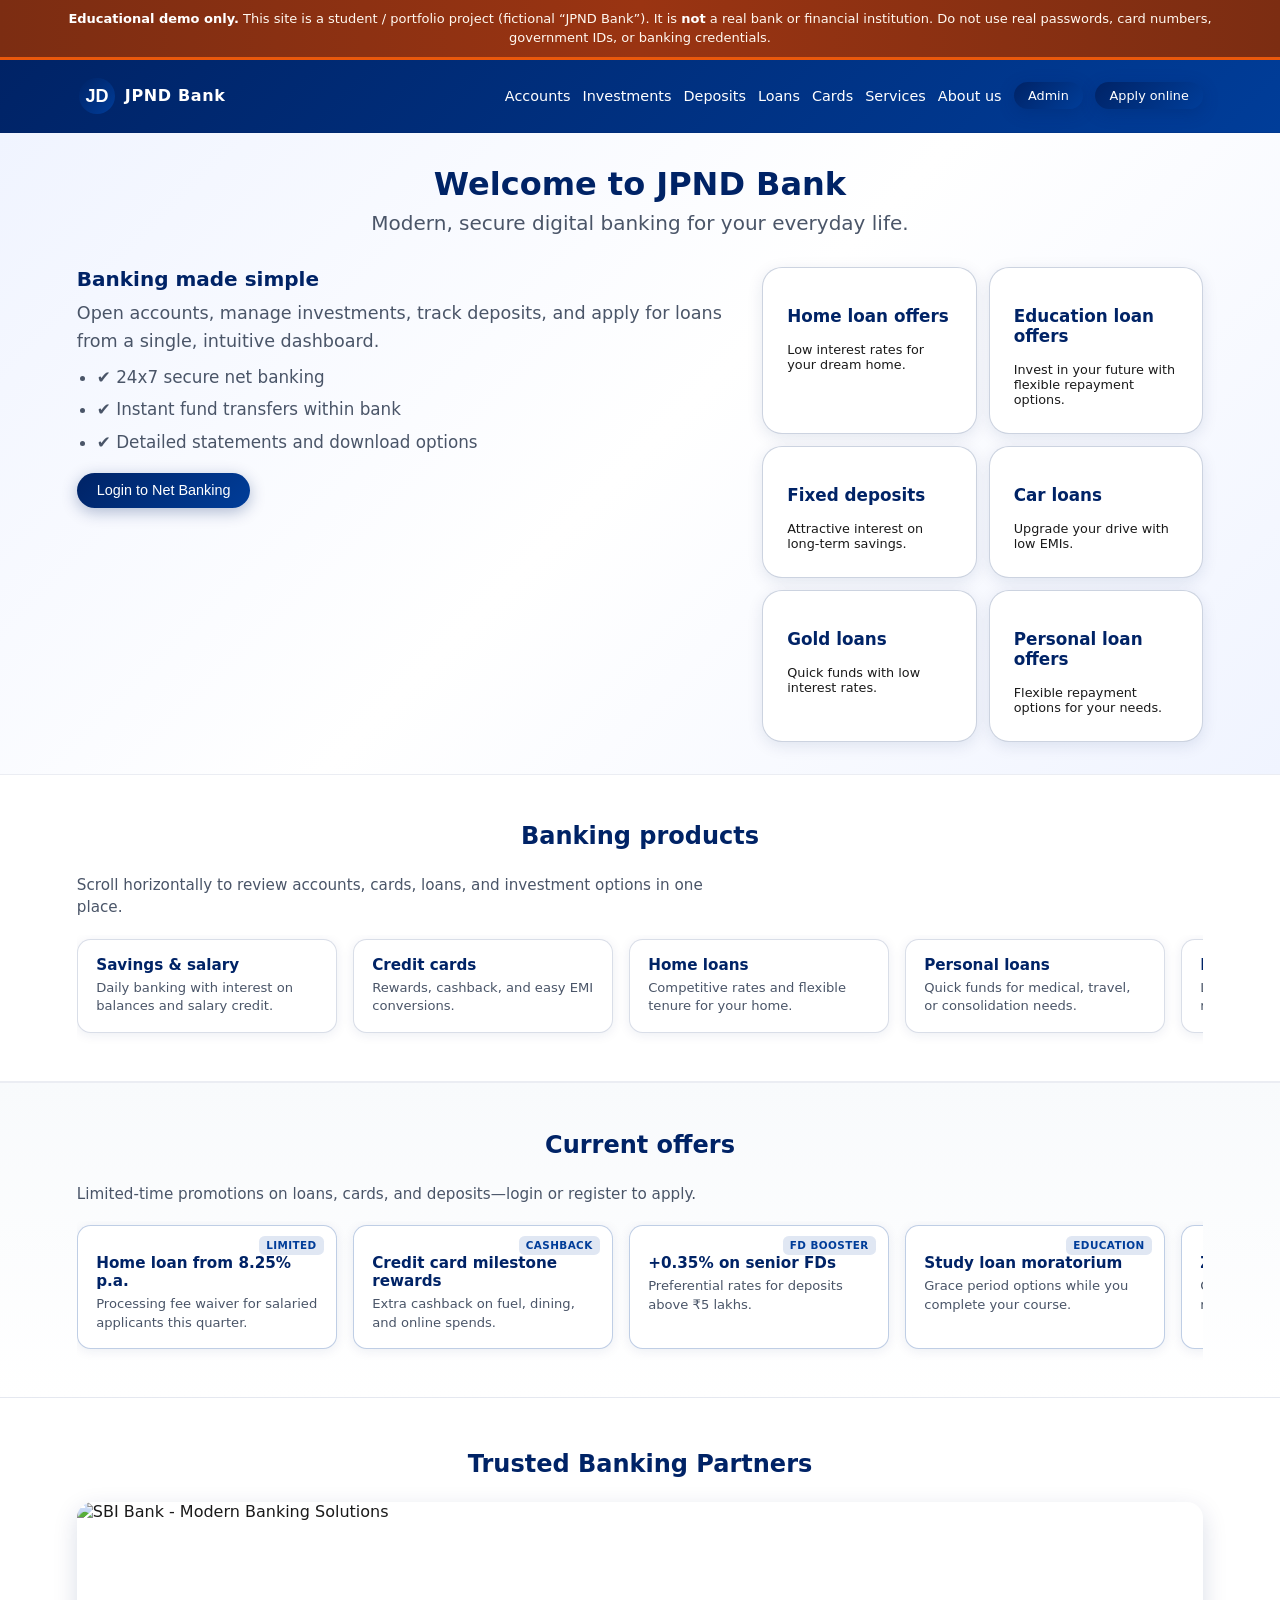
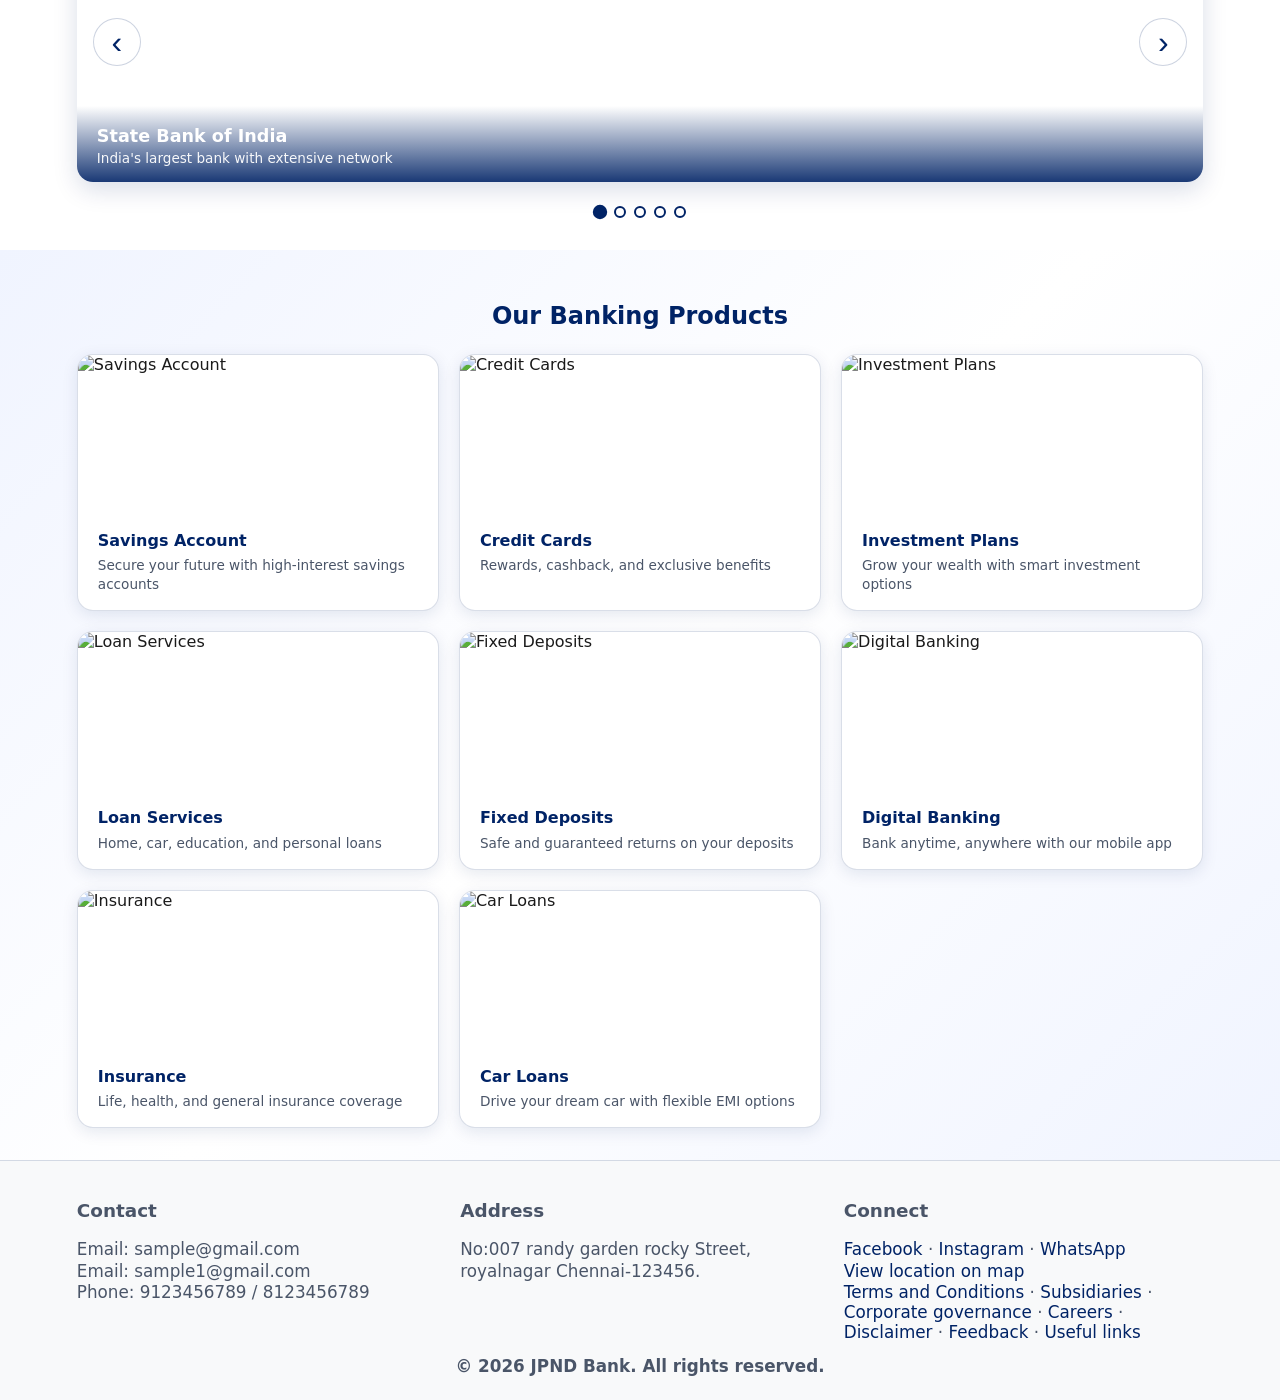
==== commit 2ded58d0: "Initial deploy" ====
--- a/admin.html
+++ b/admin.html
@@ -3,10 +3,15 @@
   <head>
     <meta charset="UTF-8" />
     <meta name="viewport" content="width=device-width, initial-scale=1.0" />
-    <title>JPND Bank | Admin Panel</title>
+    <meta
+      name="description"
+      content="Educational demo admin panel only. Fictional JPND Bank—not real customer data or services."
+    />
+    <title>Educational demo — JPND Bank | Admin</title>
     <link rel="stylesheet" href="assets/css/styles.css" />
   </head>
   <body class="theme-light">
+    <script src="assets/js/demo-banner.js"></script>
     <div class="app-shell">
       <header class="app-header app-header-auth">
         <div class="logo">
@@ -853,45 +858,6 @@
 
       <section class="card mt-lg">
         <div class="card-header">
-          <h2 class="card-title">KYC (Face + ID) Submissions</h2>
-        </div>
-        <p class="muted">
-          Review OCR + face-match results. Approve manual-review or rejected cases after offline checks.
-        </p>
-        <div class="button-stack horizontal mt-sm">
-          <div class="form-group" style="margin: 0;">
-            <label for="adminKycStatusFilter">Status</label>
-            <select id="adminKycStatusFilter">
-              <option value="">All</option>
-              <option value="approved">approved</option>
-              <option value="manual_review">manual_review</option>
-              <option value="rejected">rejected</option>
-            </select>
-          </div>
-          <button type="button" id="adminKycRefreshBtn" class="btn btn-ghost btn-sm">Refresh</button>
-        </div>
-        <table class="table mt-md">
-          <thead>
-            <tr>
-              <th>ID</th>
-              <th>Account</th>
-              <th>Name</th>
-              <th>Status</th>
-              <th>Liveness</th>
-              <th>Face Δ</th>
-              <th>Name match</th>
-              <th>Time</th>
-              <th>Action</th>
-            </tr>
-          </thead>
-          <tbody id="adminKycBody">
-            <tr><td colspan="9" class="muted text-center">No submissions yet.</td></tr>
-          </tbody>
-        </table>
-      </section>
-
-      <section class="card mt-lg">
-        <div class="card-header">
           <h2 class="card-title">Loan Document AI Review (Phase-1.5)</h2>
         </div>
         <div id="adminLoanDocModelStatus" class="muted">Loading document AI model status...</div>
--- a/assets/css/styles.css
+++ b/assets/css/styles.css
@@ -18,6 +18,28 @@
 body.theme-light {
   background: linear-gradient(135deg, #f0f4ff 0%, #ffffff 50%, #f0f4ff 100%);
   min-height: 100vh;
+}
+
+/* Educational-demo notice (transparency for users & platform reviewers) */
+.demo-site-banner {
+  background: linear-gradient(90deg, #7c2d12 0%, #9a3412 50%, #7c2d12 100%);
+  color: #fff8f0;
+  padding: 0.55rem 1rem;
+  border-bottom: 3px solid #ea580c;
+  box-shadow: 0 2px 8px rgba(0, 0, 0, 0.15);
+}
+
+.demo-site-banner__inner {
+  margin: 0 auto;
+  max-width: 72rem;
+  font-size: 0.8125rem;
+  line-height: 1.5;
+  text-align: center;
+}
+
+.demo-site-banner strong {
+  font-weight: 700;
+  color: #ffffff;
 }
 
 a {
@@ -1364,23 +1386,3 @@
   margin-top: 0.6rem;
 }
 
-/* KYC liveness (webcam + blink) */
-.kyc-live-block {
-  padding: 1rem 1.25rem;
-  border-radius: 12px;
-  border: 1px solid rgba(0, 35, 102, 0.12);
-  background: rgba(255, 255, 255, 0.7);
-}
-
-.kyc-video {
-  display: block;
-  width: 100%;
-  max-width: 480px;
-  max-height: 360px;
-  border-radius: 10px;
-  background: #0a0a12;
-  object-fit: cover;
-}
-
-
-
